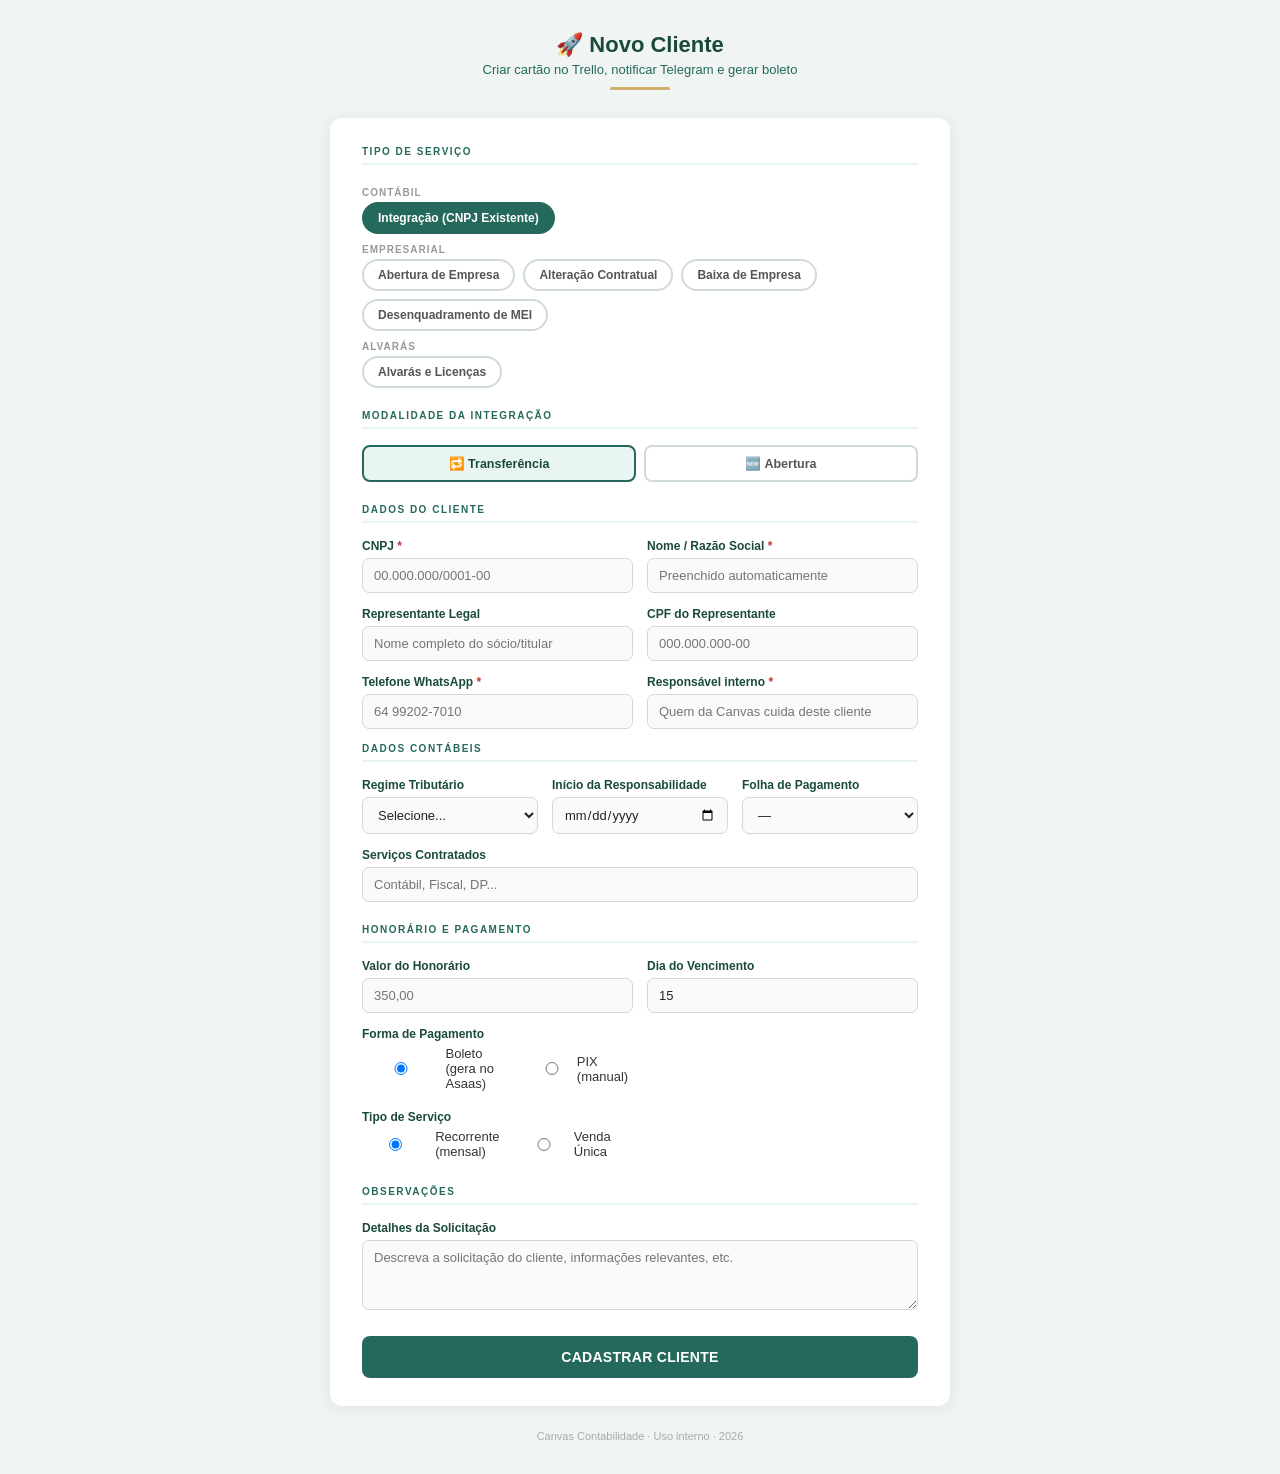
==== static_form/index.html @ 3ed55c83 "Adiciona rota /cadastrar e formulario web" ====
<!DOCTYPE html>
<html lang="pt-BR">
<head>
<meta charset="UTF-8">
<meta name="viewport" content="width=device-width, initial-scale=1.0">
<title>Novo Cliente — Canvas</title>
<style>
  * { box-sizing: border-box; margin: 0; padding: 0; }
  body { font-family: 'Segoe UI', sans-serif; background: #f0f4f3; min-height: 100vh; padding: 32px 16px; }

  .header { text-align: center; margin-bottom: 28px; }
  .header h1 { color: #1a4a3c; font-size: 22px; font-weight: 800; }
  .header p  { color: #25695c; font-size: 13px; margin-top: 4px; }
  .divider   { width: 60px; height: 3px; background: #d2ae6d; margin: 10px auto 0; border-radius: 2px; }

  .card { background: #fff; border-radius: 12px; box-shadow: 0 2px 16px rgba(0,0,0,0.08); padding: 28px 32px; max-width: 620px; margin: 0 auto; }

  .secao { font-size: 10px; font-weight: 700; color: #25695c; letter-spacing: 1.5px; text-transform: uppercase;
           border-bottom: 2px solid #e8f5f2; padding-bottom: 6px; margin: 22px 0 16px; }
  .secao:first-child { margin-top: 0; }

  .field { margin-bottom: 14px; position: relative; }
  label  { display: block; font-size: 12px; font-weight: 600; color: #1a4a3c; margin-bottom: 5px; }
  label span { color: #c0392b; }
  input, select, textarea {
    width: 100%; padding: 9px 11px; border: 1.5px solid #d0dbd9; border-radius: 7px;
    font-size: 13px; font-family: inherit; color: #222; background: #fafafa;
    transition: border 0.2s; outline: none;
  }
  input:focus, select:focus, textarea:focus { border-color: #25695c; background: #fff; }
  textarea { resize: vertical; min-height: 70px; }
  input:disabled, select:disabled { background: #f0f0f0; color: #999; }

  .row2 { display: grid; grid-template-columns: 1fr 1fr; gap: 14px; }
  .row3 { display: grid; grid-template-columns: 1fr 1fr 1fr; gap: 14px; }

  /* CNPJ com busca automática */
  .cnpj-wrap { position: relative; }
  .cnpj-status {
    font-size: 11px; margin-top: 4px; display: none; align-items: center; gap: 5px;
  }
  .cnpj-status.buscando { display: flex; color: #888; }
  .cnpj-status.ok       { display: flex; color: #1a8a4c; }
  .cnpj-status.erro     { display: flex; color: #c0392b; }
  .spinner {
    width: 11px; height: 11px; border: 2px solid #ddd; border-top-color: #25695c;
    border-radius: 50%; animation: spin 0.7s linear infinite; flex-shrink: 0;
  }
  @keyframes spin { to { transform: rotate(360deg); } }

  /* Tipo de serviço */
  .tipo-grid { display: grid; gap: 8px; }
  .tipo-grupo { display: flex; flex-direction: column; gap: 4px; }
  .tipo-label-cat { font-size: 10px; font-weight: 700; color: #999; letter-spacing: 1px; text-transform: uppercase; margin-top: 6px; }
  .tipo-opcoes { display: flex; flex-wrap: wrap; gap: 8px; }
  .tipo-btn {
    padding: 7px 14px; border: 2px solid #d0dbd9; border-radius: 20px;
    font-size: 12px; font-weight: 600; color: #555; cursor: pointer;
    background: #fff; transition: all 0.15s; white-space: nowrap;
  }
  .tipo-btn:hover { border-color: #25695c; color: #25695c; }
  .tipo-btn.ativo { border-color: #25695c; background: #25695c; color: #fff; }
  .tipo-btn.ativo.dourado { border-color: #d2ae6d; background: #d2ae6d; color: #fff; }

  /* Modalidade (transferencia/abertura) */
  .modalidade-opcoes { display: flex; gap: 8px; }
  .modalidade-btn {
    flex: 1; padding: 9px; border: 2px solid #d0dbd9; border-radius: 8px;
    font-size: 12.5px; font-weight: 600; color: #555; cursor: pointer;
    background: #fff; text-align: center; transition: all 0.15s;
  }
  .modalidade-btn.ativo { border-color: #25695c; background: #e8f5f2; color: #1a4a3c; }

  /* Radio inline */
  .radio-group { display: flex; gap: 20px; flex-wrap: wrap; }
  .radio-group label { font-weight: 400; display: flex; align-items: center; gap: 6px; cursor: pointer; color: #333; font-size: 13px; }

  .btn {
    width: 100%; padding: 13px; background: #25695c; color: #fff;
    font-size: 14px; font-weight: 700; border: none; border-radius: 8px;
    cursor: pointer; transition: background 0.2s; margin-top: 8px; letter-spacing: 0.3px;
  }
  .btn:hover { background: #1a4a3c; }
  .btn:disabled { background: #aaa; cursor: not-allowed; }

  /* Log */
  .log-box { margin-top: 18px; display: none; }
  .log-item { padding: 7px 12px; border-radius: 6px; font-size: 13px; margin-bottom: 6px; display: flex; align-items: center; gap: 8px; }
  .log-item.ok   { background: #d4edda; color: #155724; }
  .log-item.erro { background: #f8d7da; color: #721c24; }
  .log-item.info { background: #e8f5f2; color: #25695c; }

  .acoes-pos { margin-top: 16px; display: none; gap: 10px; flex-wrap: wrap; }
  .btn-acao {
    padding: 10px 20px; border-radius: 8px; font-size: 13px; font-weight: 700;
    border: none; cursor: pointer; text-decoration: none; display: inline-block; text-align: center;
  }
  .btn-wpp    { background: #25d366; color: #fff; }
  .btn-trello { background: #0052cc; color: #fff; }
  .btn-boleto { background: #e67e22; color: #fff; }

  .footer { text-align: center; margin-top: 24px; font-size: 11px; color: #aaa; }
</style>
</head>
<body>

<div class="header">
  <h1>🚀 Novo Cliente</h1>
  <p>Criar cartão no Trello, notificar Telegram e gerar boleto</p>
  <div class="divider"></div>
</div>

<div class="card">

  <!-- TIPO DE SERVIÇO -->
  <div class="secao">Tipo de Serviço</div>
  <div class="tipo-grupo">
    <div class="tipo-label-cat">Contábil</div>
    <div class="tipo-opcoes">
      <button class="tipo-btn ativo" data-val="cnpj" onclick="setTipo(this)">Integração (CNPJ Existente)</button>
    </div>
    <div class="tipo-label-cat">Empresarial</div>
    <div class="tipo-opcoes">
      <button class="tipo-btn" data-val="abertura"         onclick="setTipo(this)">Abertura de Empresa</button>
      <button class="tipo-btn" data-val="alteracao"        onclick="setTipo(this)">Alteração Contratual</button>
      <button class="tipo-btn" data-val="baixa"            onclick="setTipo(this)">Baixa de Empresa</button>
      <button class="tipo-btn" data-val="desenquadramento" onclick="setTipo(this)">Desenquadramento de MEI</button>
    </div>
    <div class="tipo-label-cat">Alvarás</div>
    <div class="tipo-opcoes">
      <button class="tipo-btn dourado" data-val="alvaras" onclick="setTipo(this)">Alvarás e Licenças</button>
    </div>
  </div>

  <!-- MODALIDADE -->
  <div class="secao">Modalidade da Integração</div>
  <div class="modalidade-opcoes">
    <div class="modalidade-btn ativo" data-val="Transferência" onclick="setModalidade(this)">🔁 Transferência</div>
    <div class="modalidade-btn" data-val="Abertura" onclick="setModalidade(this)">🆕 Abertura</div>
  </div>

  <!-- DADOS DO CLIENTE -->
  <div class="secao">Dados do Cliente</div>
  <div class="row2">
    <div class="field">
      <label>CNPJ <span>*</span></label>
      <div class="cnpj-wrap">
        <input id="cnpj" placeholder="00.000.000/0001-00" oninput="onCnpjInput()">
      </div>
      <div class="cnpj-status" id="cnpj-status"></div>
    </div>
    <div class="field"><label>Nome / Razão Social <span>*</span></label><input id="nome" placeholder="Preenchido automaticamente"></div>
  </div>
  <div class="row2">
    <div class="field"><label>Representante Legal</label><input id="representante" placeholder="Nome completo do sócio/titular"></div>
    <div class="field"><label>CPF do Representante</label><input id="cpf" placeholder="000.000.000-00"></div>
  </div>
  <div class="row2">
    <div class="field"><label>Telefone WhatsApp <span>*</span></label><input id="telefone" placeholder="64 99202-7010"></div>
    <div class="field"><label>Responsável interno <span>*</span></label><input id="responsavel" placeholder="Quem da Canvas cuida deste cliente"></div>
  </div>

  <!-- DADOS CONTÁBEIS (visível só para cnpj) -->
  <div id="bloco-contabil">
    <div class="secao">Dados Contábeis</div>
    <div class="row3">
      <div class="field"><label>Regime Tributário</label><select id="regime"><option value="">Selecione...</option><option>Simples Nacional</option><option>Lucro Presumido</option><option>Lucro Real</option><option>MEI</option></select></div>
      <div class="field"><label>Início da Responsabilidade</label><input id="inicio_resp" type="date"></div>
      <div class="field"><label>Folha de Pagamento</label><select id="folha"><option value="">—</option><option>Sim</option><option>Não</option></select></div>
    </div>
    <div class="field"><label>Serviços Contratados</label><input id="servicos" placeholder="Contábil, Fiscal, DP..."></div>
  </div>

  <!-- PAGAMENTO -->
  <div class="secao">Honorário e Pagamento</div>
  <div class="row2">
    <div class="field"><label>Valor do Honorário</label><input id="honorario" placeholder="350,00"></div>
    <div class="field"><label>Dia do Vencimento</label>
      <input id="vencimento" type="number" min="1" max="31" placeholder="Ex: 10" value="15">
    </div>
  </div>
  <div class="field">
    <label>Forma de Pagamento</label>
    <div class="radio-group">
      <label><input type="radio" name="forma_pag" value="boleto" checked> Boleto (gera no Asaas)</label>
      <label><input type="radio" name="forma_pag" value="pix"> PIX (manual)</label>
    </div>
  </div>
  <div class="field">
    <label>Tipo de Serviço</label>
    <div class="radio-group">
      <label><input type="radio" name="tipo_servico" value="recorrente" checked> Recorrente (mensal)</label>
      <label><input type="radio" name="tipo_servico" value="venda_unica"> Venda Única</label>
    </div>
  </div>

  <!-- OBSERVAÇÕES -->
  <div class="secao">Observações</div>
  <div class="field">
    <label>Detalhes da Solicitação</label>
    <textarea id="observacoes" placeholder="Descreva a solicitação do cliente, informações relevantes, etc."></textarea>
  </div>

  <button class="btn" id="btn" onclick="cadastrar()">CADASTRAR CLIENTE</button>

  <!-- Log -->
  <div class="log-box" id="log-box"></div>

  <!-- Ações pós-cadastro -->
  <div class="acoes-pos" id="acoes-pos">
    <a id="btn-wpp"    class="btn-acao btn-wpp"    href="#" target="_blank">💬 Abrir WhatsApp</a>
    <a id="btn-trello" class="btn-acao btn-trello"  href="#" target="_blank">📋 Ver Cartão no Trello</a>
    <a id="btn-boleto" class="btn-acao btn-boleto"  href="#" target="_blank" style="display:none">🧾 Ver Boleto</a>
  </div>

</div>

<div class="footer">Canvas Contabilidade · Uso interno · 2026</div>

<script>
let tipoAtual = 'cnpj';
let modalidadeAtual = 'Transferência';
let cnpjTimer = null;

function setTipo(btn) {
  document.querySelectorAll('.tipo-btn').forEach(b => b.classList.remove('ativo'));
  btn.classList.add('ativo');
  tipoAtual = btn.dataset.val;
  document.getElementById('bloco-contabil').style.display = tipoAtual === 'cnpj' ? '' : 'none';
}

function setModalidade(btn) {
  document.querySelectorAll('.modalidade-btn').forEach(b => b.classList.remove('ativo'));
  btn.classList.add('ativo');
  modalidadeAtual = btn.dataset.val;
}

document.getElementById('bloco-contabil').style.display = '';

// ───────────────────────────────────────────────────────────
// Busca automática de dados pelo CNPJ (BrasilAPI)
// ───────────────────────────────────────────────────────────
function onCnpjInput() {
  clearTimeout(cnpjTimer);
  const cnpjLimpo = document.getElementById('cnpj').value.replace(/\D/g, '');
  const status = document.getElementById('cnpj-status');

  if (cnpjLimpo.length !== 14) {
    status.className = 'cnpj-status';
    status.innerHTML = '';
    return;
  }

  // Espera 600ms depois de parar de digitar, pra nao buscar a cada tecla
  cnpjTimer = setTimeout(() => buscarCnpj(cnpjLimpo), 600);
}

async function buscarCnpj(cnpj) {
  const status = document.getElementById('cnpj-status');
  status.className = 'cnpj-status buscando';
  status.innerHTML = '<span class="spinner"></span> Buscando dados na Receita...';

  try {
    const resp = await fetch(`https://brasilapi.com.br/api/cnpj/v1/${cnpj}`);
    if (!resp.ok) throw new Error('CNPJ não encontrado');
    const dados = await resp.json();

    document.getElementById('nome').value =
      dados.nome_fantasia || dados.razao_social || '';

    // Tenta deduzir o regime tributario, se vier informado
    if (dados.opcao_pelo_simples) {
      document.getElementById('regime').value = 'Simples Nacional';
    }

    status.className = 'cnpj-status ok';
    status.innerHTML = '✅ Dados encontrados: ' + (dados.razao_social || '');
  } catch (e) {
    status.className = 'cnpj-status erro';
    status.innerHTML = '⚠️ Não encontramos esse CNPJ — preencha manualmente';
  }
}

function addLog(tipo, msg) {
  const box = document.getElementById('log-box');
  box.style.display = 'block';
  const div = document.createElement('div');
  div.className = `log-item ${tipo}`;
  const icons = {ok:'✅', erro:'❌', info:'ℹ️'};
  div.textContent = (icons[tipo]||'') + ' ' + msg;
  box.appendChild(div);
}

async function cadastrar() {
  const btn = document.getElementById('btn');
  const logBox = document.getElementById('log-box');
  const acoes  = document.getElementById('acoes-pos');
  logBox.innerHTML = '';
  logBox.style.display = 'none';
  acoes.style.display  = 'none';

  const nome       = document.getElementById('nome').value.trim();
  const cnpj       = document.getElementById('cnpj').value.trim();
  const telefone   = document.getElementById('telefone').value.trim();
  const responsavel= document.getElementById('responsavel').value.trim();

  if (!nome || !cnpj || !responsavel) {
    addLog('erro', 'Preencha: Nome, CNPJ e Responsável.');
    return;
  }

  btn.disabled = true;
  btn.textContent = 'Cadastrando...';

  const payload = {
    nome, cnpj, telefone, responsavel,
    modalidade:    modalidadeAtual,
    representante: document.getElementById('representante').value.trim(),
    cpf:           document.getElementById('cpf').value.trim(),
    tipo:          tipoAtual,
    tipo_servico:  document.querySelector('input[name="tipo_servico"]:checked').value,
    forma_pagamento: document.querySelector('input[name="forma_pag"]:checked').value,
    honorario:     document.getElementById('honorario').value.trim(),
    vencimento:    document.getElementById('vencimento').value,
    regime:        document.getElementById('regime')?.value || '',
    inicio_resp:   document.getElementById('inicio_resp')?.value || '',
    servicos:      document.getElementById('servicos')?.value || '',
    folha:         document.getElementById('folha')?.value || '',
    observacoes:   document.getElementById('observacoes').value.trim(),
  };

  try {
    const res  = await fetch('/cadastrar', { method:'POST', headers:{'Content-Type':'application/json'}, body: JSON.stringify(payload) });
    const data = await res.json();
    data.log.forEach(l => addLog(l.tipo, l.msg));

    if (data.ok) {
      acoes.style.display = 'flex';
      if (data.whatsapp_url) document.getElementById('btn-wpp').href = data.whatsapp_url;
      if (data.card_url)     document.getElementById('btn-trello').href = data.card_url;
      if (data.boleto_url) {
        const bb = document.getElementById('btn-boleto');
        bb.href = data.boleto_url;
        bb.style.display = '';
      }
    }
  } catch(e) {
    addLog('erro', 'Erro de conexão: ' + e.message);
  }

  btn.disabled = false;
  btn.textContent = 'CADASTRAR CLIENTE';
}
</script>
</body>
</html>
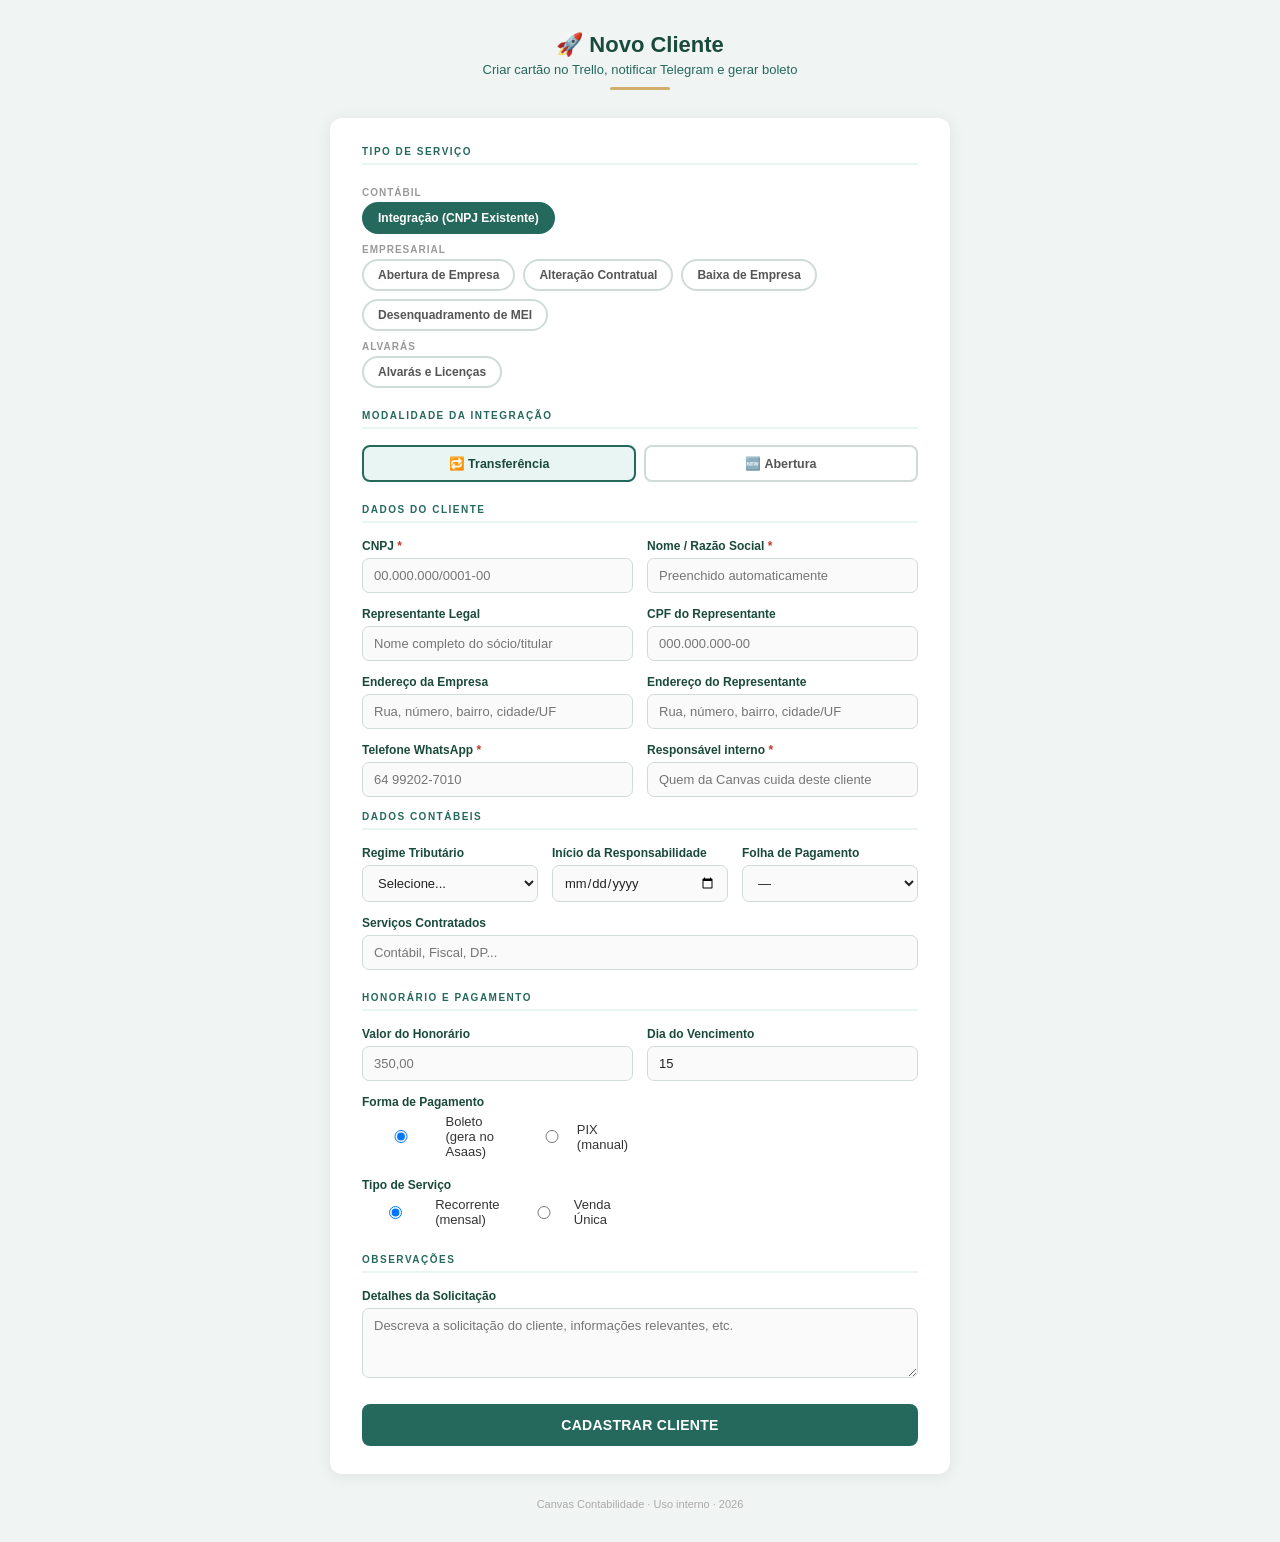
==== commit 6e856686: "Adiciona prazos por responsavel, mensagem completa e corrige campos do formulario" ====
--- a/static_form/index.html
+++ b/static_form/index.html
@@ -156,6 +156,10 @@
     <div class="field"><label>CPF do Representante</label><input id="cpf" placeholder="000.000.000-00"></div>
   </div>
   <div class="row2">
+    <div class="field"><label>Endereço da Empresa</label><input id="end_empresa" placeholder="Rua, número, bairro, cidade/UF"></div>
+    <div class="field"><label>Endereço do Representante</label><input id="end_rep" placeholder="Rua, número, bairro, cidade/UF"></div>
+  </div>
+  <div class="row2">
     <div class="field"><label>Telefone WhatsApp <span>*</span></label><input id="telefone" placeholder="64 99202-7010"></div>
     <div class="field"><label>Responsável interno <span>*</span></label><input id="responsavel" placeholder="Quem da Canvas cuida deste cliente"></div>
   </div>
@@ -221,6 +225,32 @@
 let tipoAtual = 'cnpj';
 let modalidadeAtual = 'Transferência';
 let cnpjTimer = null;
+
+// ───────────────────────────────────────────────────────────
+// Pre-preenche os campos se a URL vier com parametros
+// (ex: ?empresa=X&cnpj=Y&whatsapp=Z), vindos do link que o
+// bot manda quando um negocio e ganho no Agendor
+// ───────────────────────────────────────────────────────────
+function preencherDaURL() {
+  const params = new URLSearchParams(window.location.search);
+
+  if (params.has('empresa')) {
+    document.getElementById('nome').value = params.get('empresa');
+  }
+  if (params.has('cnpj')) {
+    document.getElementById('cnpj').value = params.get('cnpj');
+    // Se o CNPJ veio preenchido, ja dispara a busca automatica
+    onCnpjInput();
+  }
+  if (params.has('whatsapp')) {
+    document.getElementById('telefone').value = params.get('whatsapp');
+  }
+  if (params.has('honorario')) {
+    document.getElementById('honorario').value = params.get('honorario');
+  }
+}
+
+window.addEventListener('DOMContentLoaded', preencherDaURL);
 
 function setTipo(btn) {
   document.querySelectorAll('.tipo-btn').forEach(b => b.classList.remove('ativo'));
@@ -317,6 +347,8 @@
     modalidade:    modalidadeAtual,
     representante: document.getElementById('representante').value.trim(),
     cpf:           document.getElementById('cpf').value.trim(),
+    end_empresa:   document.getElementById('end_empresa').value.trim(),
+    end_rep:       document.getElementById('end_rep').value.trim(),
     tipo:          tipoAtual,
     tipo_servico:  document.querySelector('input[name="tipo_servico"]:checked').value,
     forma_pagamento: document.querySelector('input[name="forma_pag"]:checked').value,
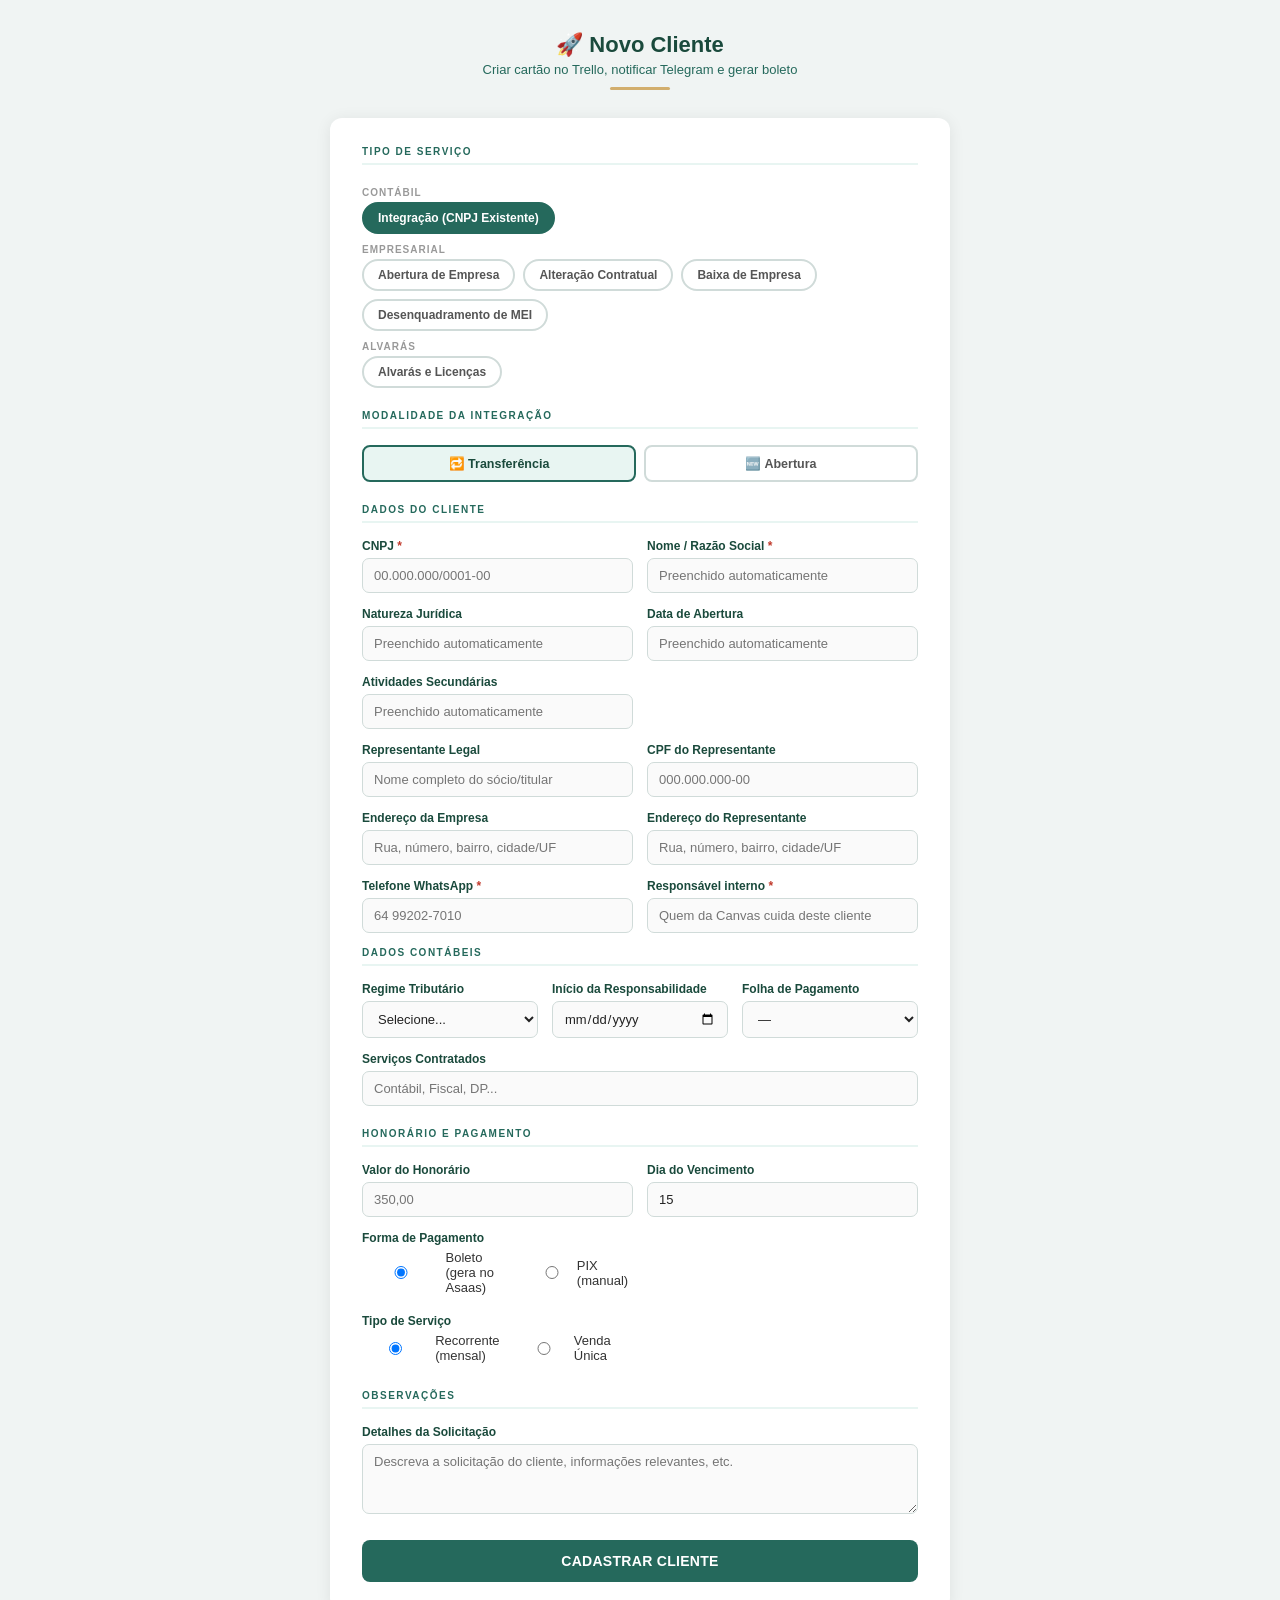
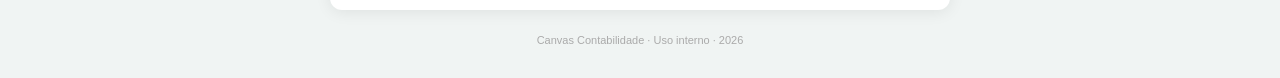
==== commit 7c988bf7: "Adiciona data de abertura automatica via CNPJ" ====
--- a/static_form/index.html
+++ b/static_form/index.html
@@ -152,6 +152,13 @@
     <div class="field"><label>Nome / Razão Social <span>*</span></label><input id="nome" placeholder="Preenchido automaticamente"></div>
   </div>
   <div class="row2">
+    <div class="field"><label>Natureza Jurídica</label><input id="natureza_juridica" placeholder="Preenchido automaticamente"></div>
+    <div class="field"><label>Data de Abertura</label><input id="data_abertura" placeholder="Preenchido automaticamente"></div>
+  </div>
+  <div class="row2">
+    <div class="field"><label>Atividades Secundárias</label><input id="atividades_secundarias" placeholder="Preenchido automaticamente"></div>
+  </div>
+  <div class="row2">
     <div class="field"><label>Representante Legal</label><input id="representante" placeholder="Nome completo do sócio/titular"></div>
     <div class="field"><label>CPF do Representante</label><input id="cpf" placeholder="000.000.000-00"></div>
   </div>
@@ -295,16 +302,69 @@
     if (!resp.ok) throw new Error('CNPJ não encontrado');
     const dados = await resp.json();
 
+    // Nome: prioriza nome fantasia, cai para razao social se nao tiver
     document.getElementById('nome').value =
       dados.nome_fantasia || dados.razao_social || '';
 
-    // Tenta deduzir o regime tributario, se vier informado
+    // Natureza juridica (ex: "206-2 - Sociedade Empresária Limitada")
+    const campoNatureza = document.getElementById('natureza_juridica');
+    if (campoNatureza && dados.natureza_juridica) {
+      campoNatureza.value = dados.natureza_juridica;
+    }
+
+    // Data de abertura - vem como aaaa-mm-dd, convertemos para dd/mm/aaaa
+    const campoAbertura = document.getElementById('data_abertura');
+    if (campoAbertura && dados.data_inicio_atividade) {
+      const partes = dados.data_inicio_atividade.split('-');
+      if (partes.length === 3) {
+        campoAbertura.value = `${partes[2]}/${partes[1]}/${partes[0]}`;
+      } else {
+        campoAbertura.value = dados.data_inicio_atividade;
+      }
+    }
+
+    // Atividades secundarias - junta todas em uma lista separada por ;
+    const campoAtivSec = document.getElementById('atividades_secundarias');
+    if (campoAtivSec && Array.isArray(dados.cnaes_secundarios) && dados.cnaes_secundarios.length > 0) {
+      const lista = dados.cnaes_secundarios
+        .map(c => `${c.codigo} - ${c.descricao}`)
+        .join('; ');
+      campoAtivSec.value = lista;
+    }
+
+    // Regime tributario, se a empresa estiver no Simples
     if (dados.opcao_pelo_simples) {
       document.getElementById('regime').value = 'Simples Nacional';
     }
 
+    // Monta o endereco completo, juntando logradouro + numero + bairro + cidade/UF
+    const partesEndereco = [];
+    if (dados.logradouro) {
+      let rua = dados.logradouro;
+      if (dados.numero) rua += ', ' + dados.numero;
+      if (dados.complemento) rua += ' - ' + dados.complemento;
+      partesEndereco.push(rua);
+    }
+    if (dados.bairro) partesEndereco.push(dados.bairro);
+    if (dados.municipio && dados.uf) partesEndereco.push(`${dados.municipio}/${dados.uf}`);
+    if (dados.cep) partesEndereco.push('CEP ' + dados.cep);
+
+    const enderecoCompleto = partesEndereco.join(' - ');
+    const campoEndEmpresa = document.getElementById('end_empresa');
+    if (campoEndEmpresa && enderecoCompleto) {
+      campoEndEmpresa.value = enderecoCompleto;
+    }
+
+    // Preenche os Servicos Contratados com a atividade principal,
+    // como ponto de partida (a Graziele pode editar se precisar)
+    const campoServicos = document.getElementById('servicos');
+    if (campoServicos && dados.cnae_fiscal_descricao && !campoServicos.value) {
+      campoServicos.value = dados.cnae_fiscal_descricao;
+    }
+
     status.className = 'cnpj-status ok';
-    status.innerHTML = '✅ Dados encontrados: ' + (dados.razao_social || '');
+    status.innerHTML = '✅ ' + (dados.razao_social || 'Dados encontrados') +
+      (dados.descricao_situacao_cadastral ? ' — ' + dados.descricao_situacao_cadastral : '');
   } catch (e) {
     status.className = 'cnpj-status erro';
     status.innerHTML = '⚠️ Não encontramos esse CNPJ — preencha manualmente';
@@ -349,6 +409,9 @@
     cpf:           document.getElementById('cpf').value.trim(),
     end_empresa:   document.getElementById('end_empresa').value.trim(),
     end_rep:       document.getElementById('end_rep').value.trim(),
+    natureza_juridica:      document.getElementById('natureza_juridica').value.trim(),
+    atividades_secundarias: document.getElementById('atividades_secundarias').value.trim(),
+    data_abertura:          document.getElementById('data_abertura').value.trim(),
     tipo:          tipoAtual,
     tipo_servico:  document.querySelector('input[name="tipo_servico"]:checked').value,
     forma_pagamento: document.querySelector('input[name="forma_pag"]:checked').value,
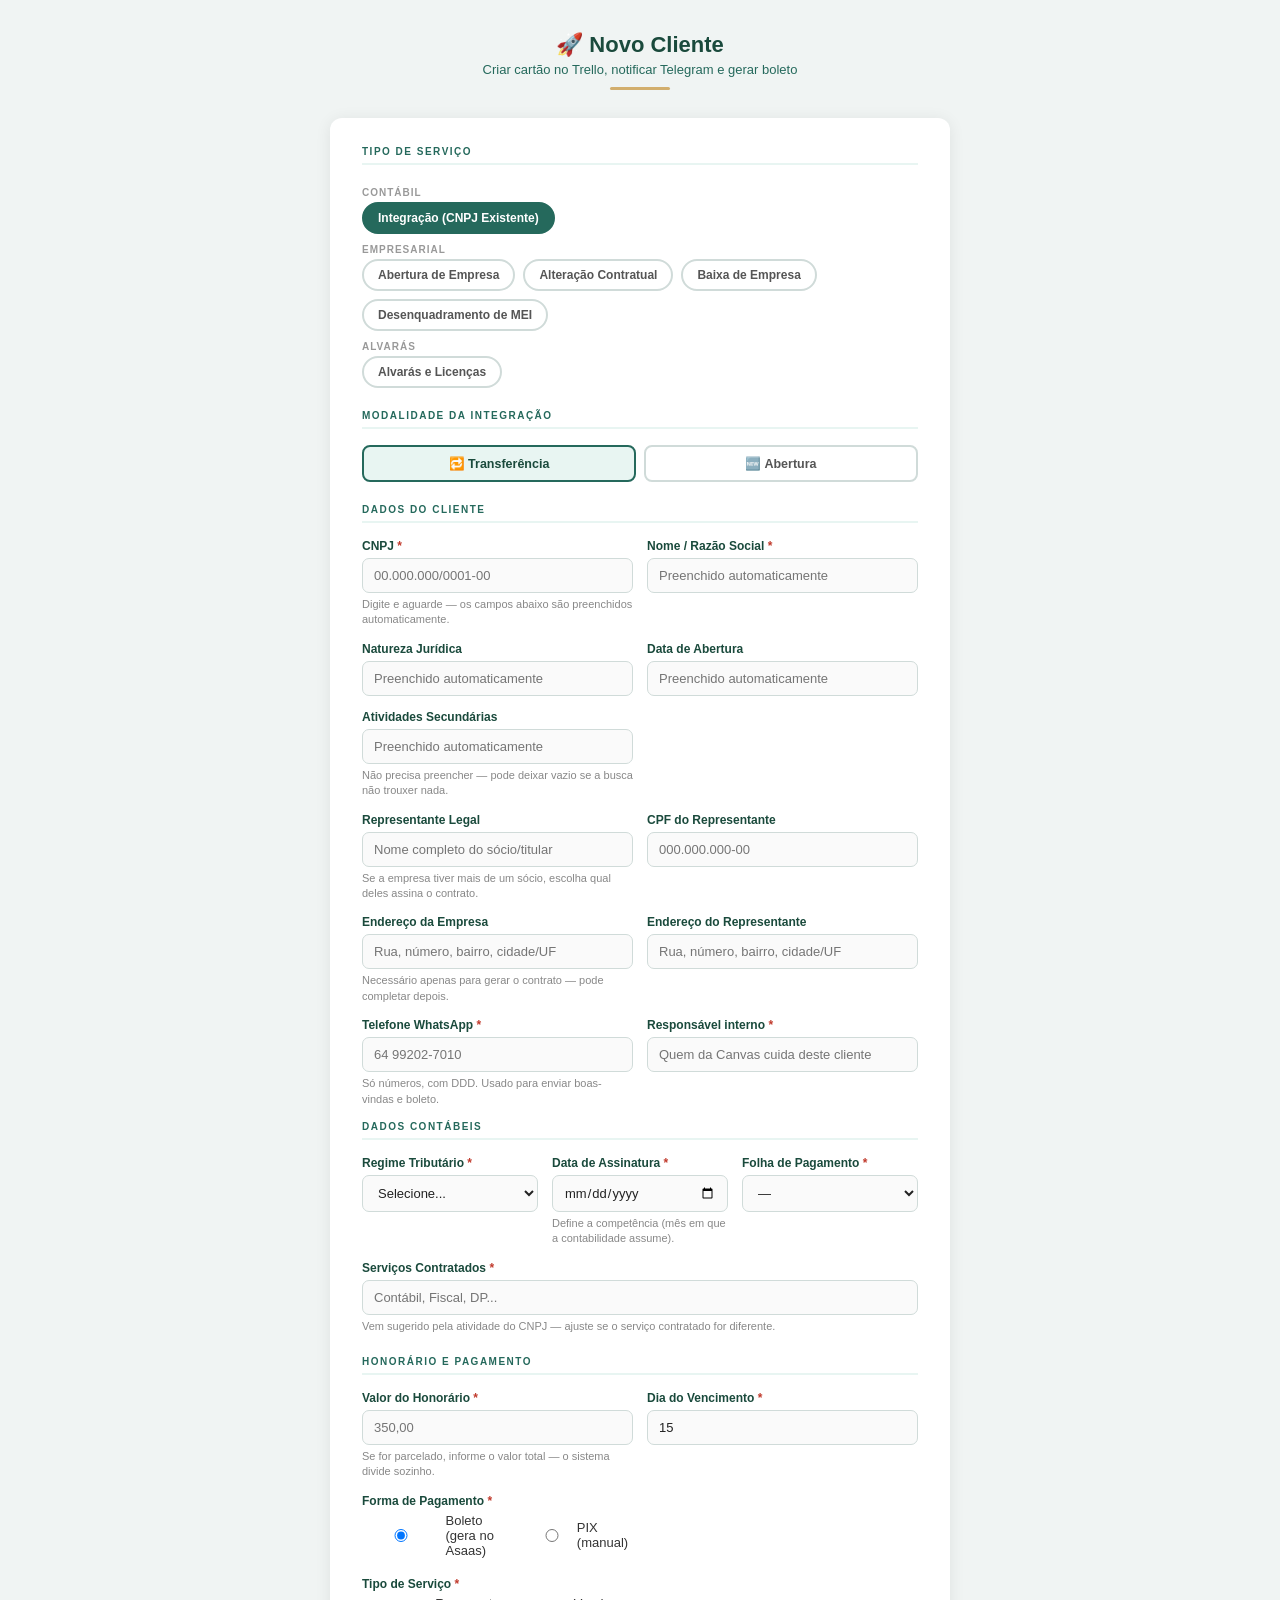
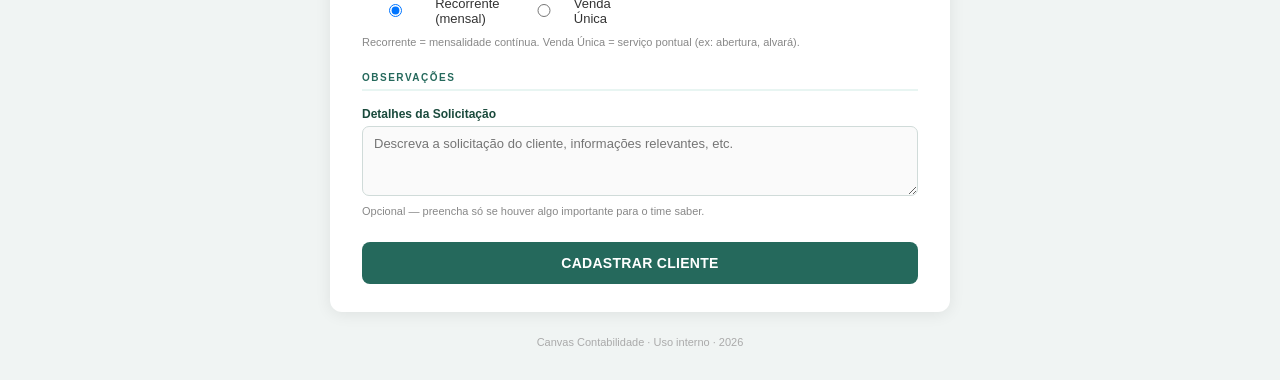
==== commit 5191a9ac: "Adiciona indicacao de campos obrigatorios e textos de ajuda" ====
--- a/static_form/index.html
+++ b/static_form/index.html
@@ -30,6 +30,7 @@
   input:focus, select:focus, textarea:focus { border-color: #25695c; background: #fff; }
   textarea { resize: vertical; min-height: 70px; }
   input:disabled, select:disabled { background: #f0f0f0; color: #999; }
+  .help { font-size: 11px; color: #888; margin-top: 4px; line-height: 1.4; }
 
   .row2 { display: grid; grid-template-columns: 1fr 1fr; gap: 14px; }
   .row3 { display: grid; grid-template-columns: 1fr 1fr 1fr; gap: 14px; }
@@ -147,6 +148,7 @@
       <div class="cnpj-wrap">
         <input id="cnpj" placeholder="00.000.000/0001-00" oninput="onCnpjInput()">
       </div>
+      <div class="help">Digite e aguarde — os campos abaixo são preenchidos automaticamente.</div>
       <div class="cnpj-status" id="cnpj-status"></div>
     </div>
     <div class="field"><label>Nome / Razão Social <span>*</span></label><input id="nome" placeholder="Preenchido automaticamente"></div>
@@ -156,18 +158,34 @@
     <div class="field"><label>Data de Abertura</label><input id="data_abertura" placeholder="Preenchido automaticamente"></div>
   </div>
   <div class="row2">
-    <div class="field"><label>Atividades Secundárias</label><input id="atividades_secundarias" placeholder="Preenchido automaticamente"></div>
-  </div>
-  <div class="row2">
-    <div class="field"><label>Representante Legal</label><input id="representante" placeholder="Nome completo do sócio/titular"></div>
+    <div class="field">
+      <label>Atividades Secundárias</label>
+      <input id="atividades_secundarias" placeholder="Preenchido automaticamente">
+      <div class="help">Não precisa preencher — pode deixar vazio se a busca não trouxer nada.</div>
+    </div>
+  </div>
+  <div class="row2">
+    <div class="field">
+      <label>Representante Legal</label>
+      <input id="representante" placeholder="Nome completo do sócio/titular">
+      <div class="help">Se a empresa tiver mais de um sócio, escolha qual deles assina o contrato.</div>
+    </div>
     <div class="field"><label>CPF do Representante</label><input id="cpf" placeholder="000.000.000-00"></div>
   </div>
   <div class="row2">
-    <div class="field"><label>Endereço da Empresa</label><input id="end_empresa" placeholder="Rua, número, bairro, cidade/UF"></div>
+    <div class="field">
+      <label>Endereço da Empresa</label>
+      <input id="end_empresa" placeholder="Rua, número, bairro, cidade/UF">
+      <div class="help">Necessário apenas para gerar o contrato — pode completar depois.</div>
+    </div>
     <div class="field"><label>Endereço do Representante</label><input id="end_rep" placeholder="Rua, número, bairro, cidade/UF"></div>
   </div>
   <div class="row2">
-    <div class="field"><label>Telefone WhatsApp <span>*</span></label><input id="telefone" placeholder="64 99202-7010"></div>
+    <div class="field">
+      <label>Telefone WhatsApp <span>*</span></label>
+      <input id="telefone" placeholder="64 99202-7010">
+      <div class="help">Só números, com DDD. Usado para enviar boas-vindas e boleto.</div>
+    </div>
     <div class="field"><label>Responsável interno <span>*</span></label><input id="responsavel" placeholder="Quem da Canvas cuida deste cliente"></div>
   </div>
 
@@ -175,34 +193,68 @@
   <div id="bloco-contabil">
     <div class="secao">Dados Contábeis</div>
     <div class="row3">
-      <div class="field"><label>Regime Tributário</label><select id="regime"><option value="">Selecione...</option><option>Simples Nacional</option><option>Lucro Presumido</option><option>Lucro Real</option><option>MEI</option></select></div>
-      <div class="field"><label>Início da Responsabilidade</label><input id="inicio_resp" type="date"></div>
-      <div class="field"><label>Folha de Pagamento</label><select id="folha"><option value="">—</option><option>Sim</option><option>Não</option></select></div>
-    </div>
-    <div class="field"><label>Serviços Contratados</label><input id="servicos" placeholder="Contábil, Fiscal, DP..."></div>
+      <div class="field"><label>Regime Tributário <span>*</span></label><select id="regime"><option value="">Selecione...</option><option>Simples Nacional</option><option>Lucro Presumido</option><option>Lucro Real</option><option>MEI</option></select></div>
+      <div class="field">
+        <label>Data de Assinatura <span>*</span></label>
+        <input id="inicio_resp" type="date">
+        <div class="help">Define a competência (mês em que a contabilidade assume).</div>
+      </div>
+      <div class="field"><label>Folha de Pagamento <span>*</span></label><select id="folha"><option value="">—</option><option>Sim</option><option>Não</option></select></div>
+    </div>
+    <div class="field">
+      <label>Serviços Contratados <span>*</span></label>
+      <input id="servicos" placeholder="Contábil, Fiscal, DP...">
+      <div class="help">Vem sugerido pela atividade do CNPJ — ajuste se o serviço contratado for diferente.</div>
+    </div>
   </div>
 
   <!-- PAGAMENTO -->
   <div class="secao">Honorário e Pagamento</div>
   <div class="row2">
-    <div class="field"><label>Valor do Honorário</label><input id="honorario" placeholder="350,00"></div>
-    <div class="field"><label>Dia do Vencimento</label>
+    <div class="field">
+      <label>Valor do Honorário <span>*</span></label>
+      <input id="honorario" placeholder="350,00">
+      <div class="help">Se for parcelado, informe o valor total — o sistema divide sozinho.</div>
+    </div>
+    <div class="field"><label>Dia do Vencimento <span>*</span></label>
       <input id="vencimento" type="number" min="1" max="31" placeholder="Ex: 10" value="15">
     </div>
   </div>
   <div class="field">
-    <label>Forma de Pagamento</label>
+    <label>Forma de Pagamento <span>*</span></label>
     <div class="radio-group">
       <label><input type="radio" name="forma_pag" value="boleto" checked> Boleto (gera no Asaas)</label>
       <label><input type="radio" name="forma_pag" value="pix"> PIX (manual)</label>
     </div>
   </div>
   <div class="field">
-    <label>Tipo de Serviço</label>
+    <label>Tipo de Serviço <span>*</span></label>
     <div class="radio-group">
-      <label><input type="radio" name="tipo_servico" value="recorrente" checked> Recorrente (mensal)</label>
-      <label><input type="radio" name="tipo_servico" value="venda_unica"> Venda Única</label>
-    </div>
+      <label><input type="radio" name="tipo_servico" value="recorrente" checked onclick="toggleParcelas()"> Recorrente (mensal)</label>
+      <label><input type="radio" name="tipo_servico" value="venda_unica" onclick="toggleParcelas()"> Venda Única</label>
+    </div>
+    <div class="help">Recorrente = mensalidade contínua. Venda Única = serviço pontual (ex: abertura, alvará).</div>
+  </div>
+  <div class="field" id="bloco-parcelas" style="display:none">
+    <label>Em quantas parcelas?</label>
+    <div class="row2">
+      <select id="parcelas">
+        <option value="1">À vista (1x)</option>
+        <option value="2">2x</option>
+        <option value="3">3x</option>
+        <option value="4">4x</option>
+        <option value="5">5x</option>
+        <option value="6">6x</option>
+        <option value="7">7x</option>
+        <option value="8">8x</option>
+        <option value="9">9x</option>
+        <option value="10">10x</option>
+        <option value="11">11x</option>
+        <option value="12">12x</option>
+      </select>
+      <input id="intervalo_parcelas" type="number" min="1" value="30" placeholder="Dias entre parcelas">
+    </div>
+    <div class="help">O valor do "Honorário" acima é dividido automaticamente pelo número de parcelas.</div>
   </div>
 
   <!-- OBSERVAÇÕES -->
@@ -210,7 +262,9 @@
   <div class="field">
     <label>Detalhes da Solicitação</label>
     <textarea id="observacoes" placeholder="Descreva a solicitação do cliente, informações relevantes, etc."></textarea>
-  </div>
+    <div class="help">Opcional — preencha só se houver algo importante para o time saber.</div>
+  </div>
+
 
   <button class="btn" id="btn" onclick="cadastrar()">CADASTRAR CLIENTE</button>
 
@@ -270,6 +324,12 @@
   document.querySelectorAll('.modalidade-btn').forEach(b => b.classList.remove('ativo'));
   btn.classList.add('ativo');
   modalidadeAtual = btn.dataset.val;
+}
+
+function toggleParcelas() {
+  const tipoServico = document.querySelector('input[name="tipo_servico"]:checked').value;
+  const bloco = document.getElementById('bloco-parcelas');
+  bloco.style.display = tipoServico === 'venda_unica' ? '' : 'none';
 }
 
 document.getElementById('bloco-contabil').style.display = '';
@@ -332,6 +392,19 @@
       campoAtivSec.value = lista;
     }
 
+    // QSA (socios) - a Receita nao disponibiliza CPF publico, so nome.
+    // Se tiver 1 socio so, preenche automaticamente o representante legal.
+    // Se tiver mais de um, deixa um aviso para a Graziele escolher manualmente.
+    const campoRepresentante = document.getElementById('representante');
+    if (campoRepresentante && Array.isArray(dados.qsa) && dados.qsa.length > 0) {
+      if (dados.qsa.length === 1) {
+        campoRepresentante.value = dados.qsa[0].nome_socio || '';
+      } else if (!campoRepresentante.value) {
+        const nomes = dados.qsa.map(s => s.nome_socio).filter(Boolean).join(', ');
+        campoRepresentante.placeholder = `Sócios encontrados: ${nomes} (escolha o representante)`;
+      }
+    }
+
     // Regime tributario, se a empresa estiver no Simples
     if (dados.opcao_pelo_simples) {
       document.getElementById('regime').value = 'Simples Nacional';
@@ -393,9 +466,29 @@
   const cnpj       = document.getElementById('cnpj').value.trim();
   const telefone   = document.getElementById('telefone').value.trim();
   const responsavel= document.getElementById('responsavel').value.trim();
-
-  if (!nome || !cnpj || !responsavel) {
-    addLog('erro', 'Preencha: Nome, CNPJ e Responsável.');
+  const regime     = document.getElementById('regime')?.value || '';
+  const dataInicio = document.getElementById('inicio_resp')?.value || '';
+  const folha      = document.getElementById('folha')?.value || '';
+  const servicos   = document.getElementById('servicos')?.value || '';
+  const honorario  = document.getElementById('honorario').value.trim();
+  const vencimento = document.getElementById('vencimento').value.trim();
+
+  const faltando = [];
+  if (!nome) faltando.push('Nome / Razão Social');
+  if (!cnpj) faltando.push('CNPJ');
+  if (!telefone) faltando.push('Telefone WhatsApp');
+  if (!responsavel) faltando.push('Responsável interno');
+  if (tipoAtual === 'cnpj') {
+    if (!regime) faltando.push('Regime Tributário');
+    if (!dataInicio) faltando.push('Data de Assinatura');
+    if (!folha) faltando.push('Folha de Pagamento');
+    if (!servicos) faltando.push('Serviços Contratados');
+  }
+  if (!honorario) faltando.push('Valor do Honorário');
+  if (!vencimento) faltando.push('Dia do Vencimento');
+
+  if (faltando.length > 0) {
+    addLog('erro', 'Preencha os campos obrigatórios: ' + faltando.join(', '));
     return;
   }
 
@@ -414,6 +507,8 @@
     data_abertura:          document.getElementById('data_abertura').value.trim(),
     tipo:          tipoAtual,
     tipo_servico:  document.querySelector('input[name="tipo_servico"]:checked').value,
+    parcelas:      document.getElementById('parcelas')?.value || '1',
+    intervalo_parcelas: document.getElementById('intervalo_parcelas')?.value || '30',
     forma_pagamento: document.querySelector('input[name="forma_pag"]:checked').value,
     honorario:     document.getElementById('honorario').value.trim(),
     vencimento:    document.getElementById('vencimento').value,
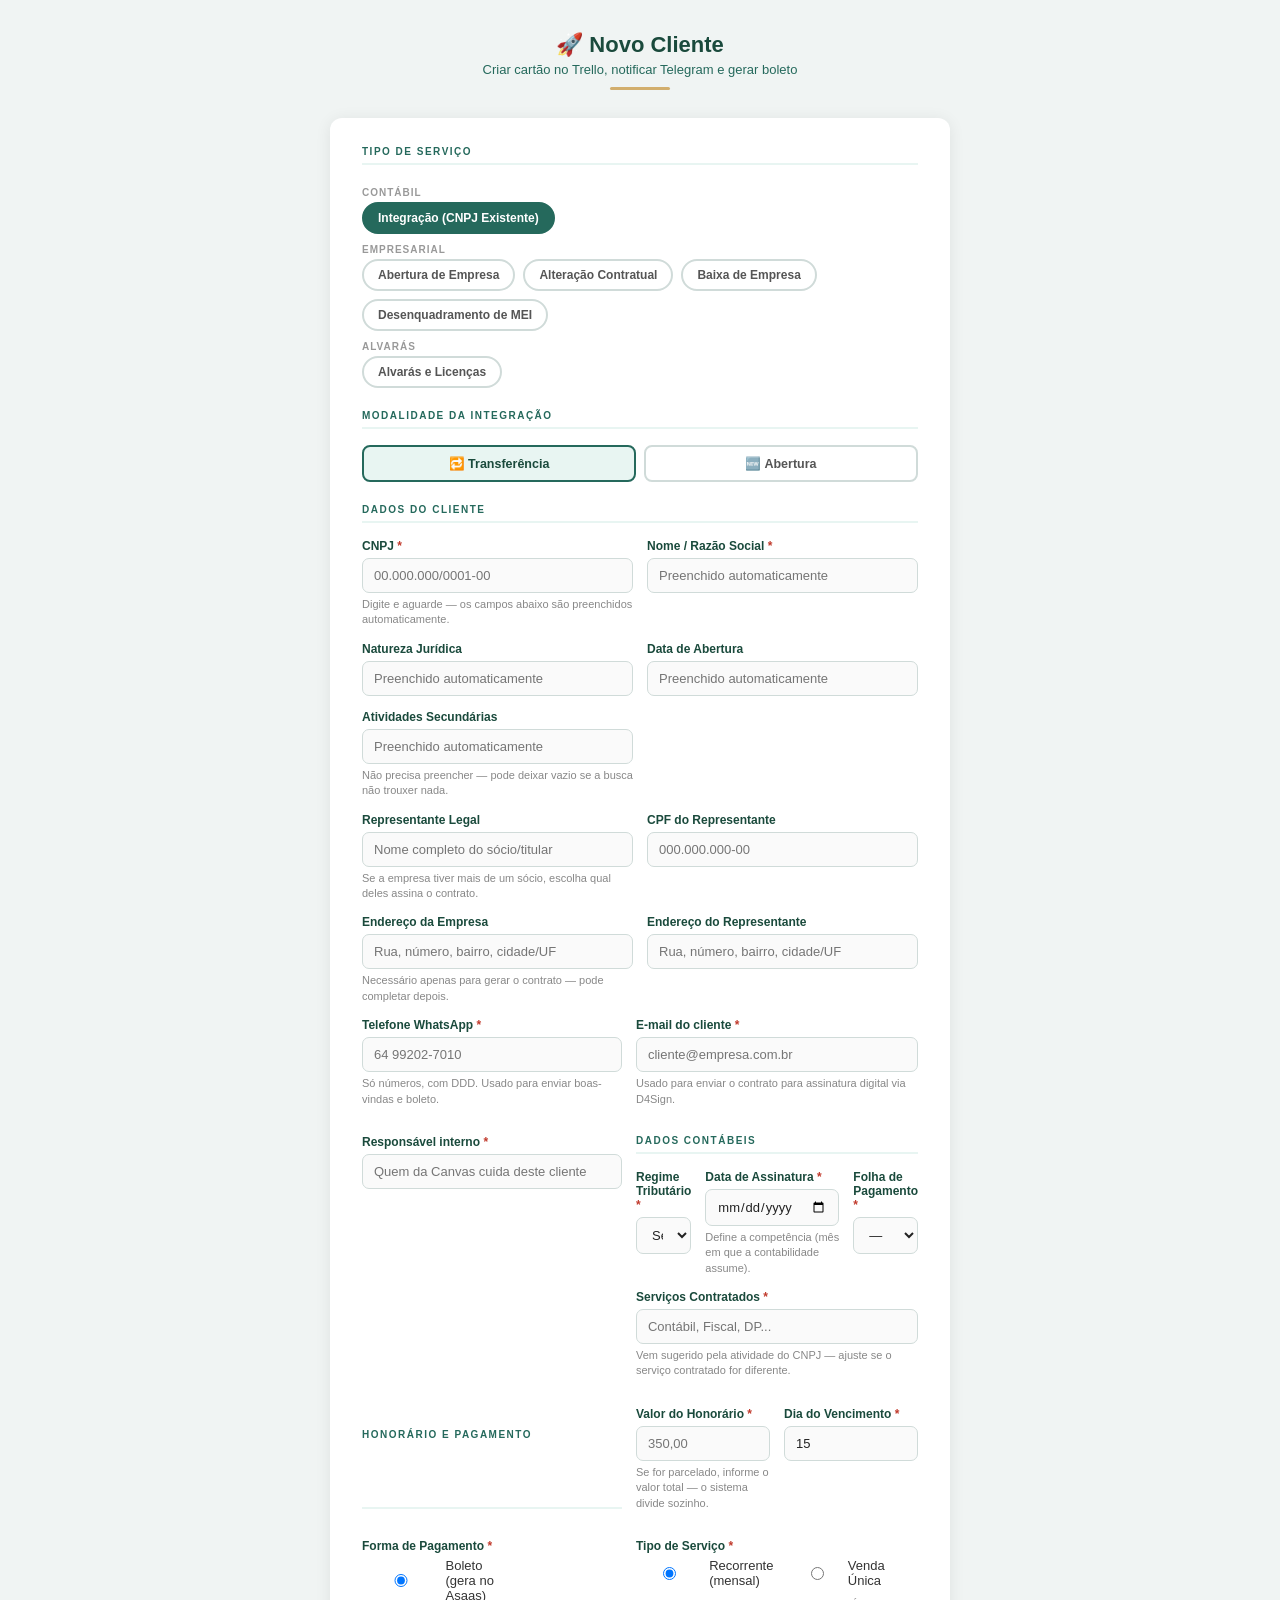
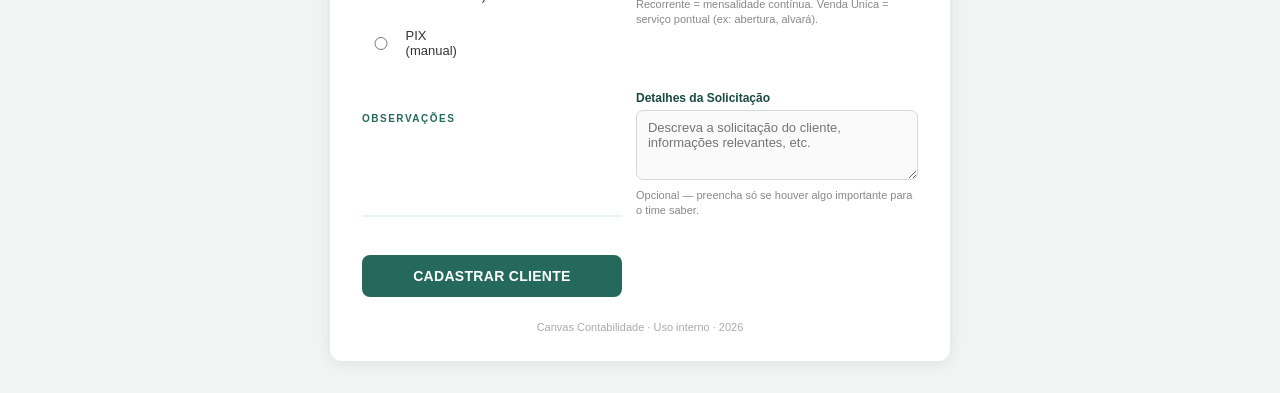
==== commit 464f102b: "Adiciona campo de email do cliente no formulario para D4Sign" ====
--- a/static_form/index.html
+++ b/static_form/index.html
@@ -181,13 +181,17 @@
     <div class="field"><label>Endereço do Representante</label><input id="end_rep" placeholder="Rua, número, bairro, cidade/UF"></div>
   </div>
   <div class="row2">
-    <div class="field">
+   <div class="field">
       <label>Telefone WhatsApp <span>*</span></label>
       <input id="telefone" placeholder="64 99202-7010">
       <div class="help">Só números, com DDD. Usado para enviar boas-vindas e boleto.</div>
     </div>
+    <div class="field">
+      <label>E-mail do cliente <span>*</span></label>
+      <input type="email" id="email" placeholder="cliente@empresa.com.br">
+      <div class="help">Usado para enviar o contrato para assinatura digital via D4Sign.</div>
+    </div>
     <div class="field"><label>Responsável interno <span>*</span></label><input id="responsavel" placeholder="Quem da Canvas cuida deste cliente"></div>
-  </div>
 
   <!-- DADOS CONTÁBEIS (visível só para cnpj) -->
   <div id="bloco-contabil">
